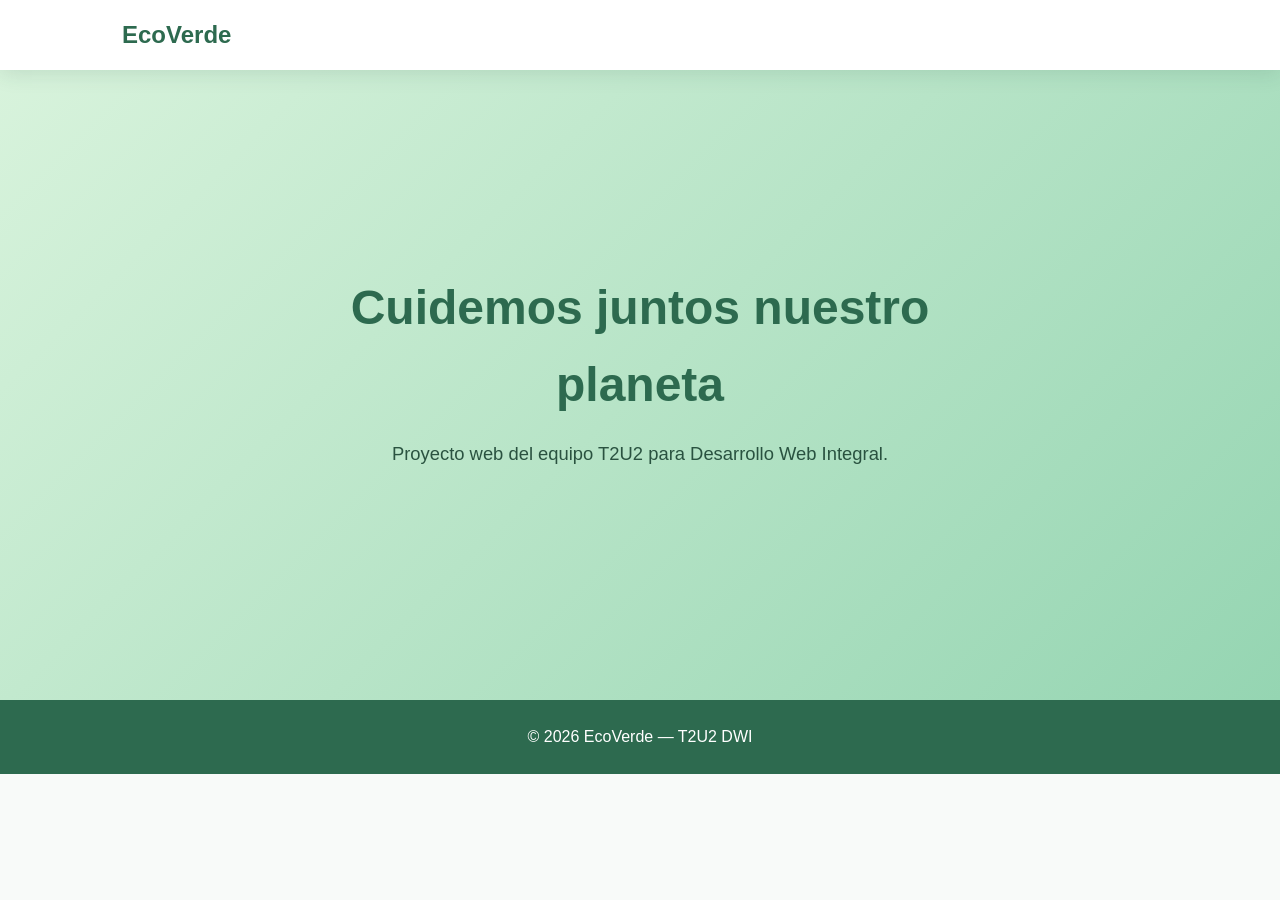
==== index.html @ e63feefe "feat: agregar estructura inicial del sitio EcoVerde Incluye pagina principal con seccion hero y hoja" ====
<!DOCTYPE html>
<html lang="es">
<head>
  <meta charset="UTF-8">
  <meta name="viewport" content="width=device-width, initial-scale=1.0">
  <title>EcoVerde</title>
  <link rel="stylesheet" href="css/estilos.css">
</head>
<body>
  <header class="header">
    <nav class="nav">
      <a href="#" class="logo">EcoVerde</a>
    </nav>
  </header>

  <main>
    <section class="hero">
      <div class="hero-content">
        <h1>Cuidemos juntos nuestro planeta</h1>
        <p>Proyecto web del equipo T2U2 para Desarrollo Web Integral.</p>
      </div>
    </section>
  </main>

  <footer class="footer">
    <p>&copy; 2026 EcoVerde — T2U2 DWI</p>
  </footer>
</body>
</html>
---- css/estilos.css ----
/* Estilos base - rama dev */
*,
*::before,
*::after {
  box-sizing: border-box;
  margin: 0;
  padding: 0;
}

:root {
  --color-primario: #2d6a4f;
  --color-secundario: #40916c;
  --color-fondo: #f8faf9;
  --color-texto: #1b4332;
  --color-blanco: #ffffff;
  --sombra: 0 4px 20px rgba(27, 67, 50, 0.12);
  --radio: 12px;
  --transicion: 0.3s ease;
}

html {
  scroll-behavior: smooth;
}

body {
  font-family: "Segoe UI", Tahoma, Geneva, Verdana, sans-serif;
  background-color: var(--color-fondo);
  color: var(--color-texto);
  line-height: 1.6;
}

.header {
  position: sticky;
  top: 0;
  z-index: 100;
  background: var(--color-blanco);
  box-shadow: var(--sombra);
}

.nav {
  max-width: 1100px;
  margin: 0 auto;
  padding: 1rem 2rem;
  display: flex;
  justify-content: space-between;
  align-items: center;
}

.logo {
  font-size: 1.5rem;
  font-weight: 700;
  color: var(--color-primario);
  text-decoration: none;
}

.nav-links {
  display: flex;
  list-style: none;
  gap: 2rem;
}

.nav-links a {
  color: var(--color-texto);
  text-decoration: none;
  font-weight: 500;
  transition: color var(--transicion);
}

.nav-links a:hover {
  color: var(--color-secundario);
}

.hero {
  min-height: 70vh;
  display: flex;
  align-items: center;
  justify-content: center;
  text-align: center;
  padding: 4rem 2rem;
  background: linear-gradient(135deg, #d8f3dc 0%, #b7e4c7 50%, #95d5b2 100%);
}

.hero-content {
  max-width: 700px;
}

.hero h1 {
  font-size: clamp(2rem, 5vw, 3rem);
  margin-bottom: 1rem;
  color: var(--color-primario);
}

.hero p {
  font-size: 1.15rem;
  margin-bottom: 2rem;
  opacity: 0.9;
}

.btn {
  display: inline-block;
  padding: 0.85rem 2rem;
  border-radius: var(--radio);
  text-decoration: none;
  font-weight: 600;
  border: none;
  cursor: pointer;
  transition: transform var(--transicion), box-shadow var(--transicion);
}

.btn-primary {
  background: var(--color-primario);
  color: var(--color-blanco);
}

.btn-primary:hover {
  transform: translateY(-2px);
  box-shadow: var(--sombra);
}

.servicios,
.equipo,
.contacto {
  max-width: 1100px;
  margin: 0 auto;
  padding: 4rem 2rem;
}

.servicios h2,
.equipo h2,
.contacto h2 {
  text-align: center;
  font-size: 2rem;
  margin-bottom: 2.5rem;
  color: var(--color-primario);
}

.cards {
  display: grid;
  grid-template-columns: repeat(auto-fit, minmax(280px, 1fr));
  gap: 2rem;
}

.card {
  background: var(--color-blanco);
  padding: 2rem;
  border-radius: var(--radio);
  box-shadow: var(--sombra);
  text-align: center;
  transition: transform var(--transicion);
}

.card:hover {
  transform: translateY(-5px);
}

.card-icon {
  font-size: 2.5rem;
  margin-bottom: 1rem;
}

.card h3 {
  margin-bottom: 0.75rem;
  color: var(--color-primario);
}

.equipo-grid {
  display: grid;
  grid-template-columns: repeat(auto-fit, minmax(240px, 1fr));
  gap: 1.5rem;
}

.miembro {
  background: var(--color-blanco);
  padding: 1.5rem;
  border-radius: var(--radio);
  box-shadow: var(--sombra);
  border-left: 4px solid var(--color-secundario);
}

.rol {
  display: inline-block;
  background: var(--color-secundario);
  color: var(--color-blanco);
  font-size: 0.75rem;
  font-weight: 600;
  padding: 0.25rem 0.75rem;
  border-radius: 20px;
  margin-bottom: 0.5rem;
  text-transform: uppercase;
  letter-spacing: 0.5px;
}

.miembro h3 {
  margin-bottom: 0.5rem;
}

.formulario {
  max-width: 500px;
  margin: 0 auto;
  display: flex;
  flex-direction: column;
  gap: 1rem;
}

.formulario label {
  font-weight: 600;
}

.formulario input,
.formulario textarea {
  padding: 0.75rem 1rem;
  border: 2px solid #b7e4c7;
  border-radius: var(--radio);
  font-family: inherit;
  font-size: 1rem;
  transition: border-color var(--transicion);
}

.formulario input:focus,
.formulario textarea:focus {
  outline: none;
  border-color: var(--color-primario);
}

.footer {
  background: var(--color-primario);
  color: var(--color-blanco);
  text-align: center;
  padding: 1.5rem;
}

@media (max-width: 768px) {
  .nav {
    flex-direction: column;
    gap: 1rem;
  }

  .nav-links {
    gap: 1rem;
    flex-wrap: wrap;
    justify-content: center;
  }
}
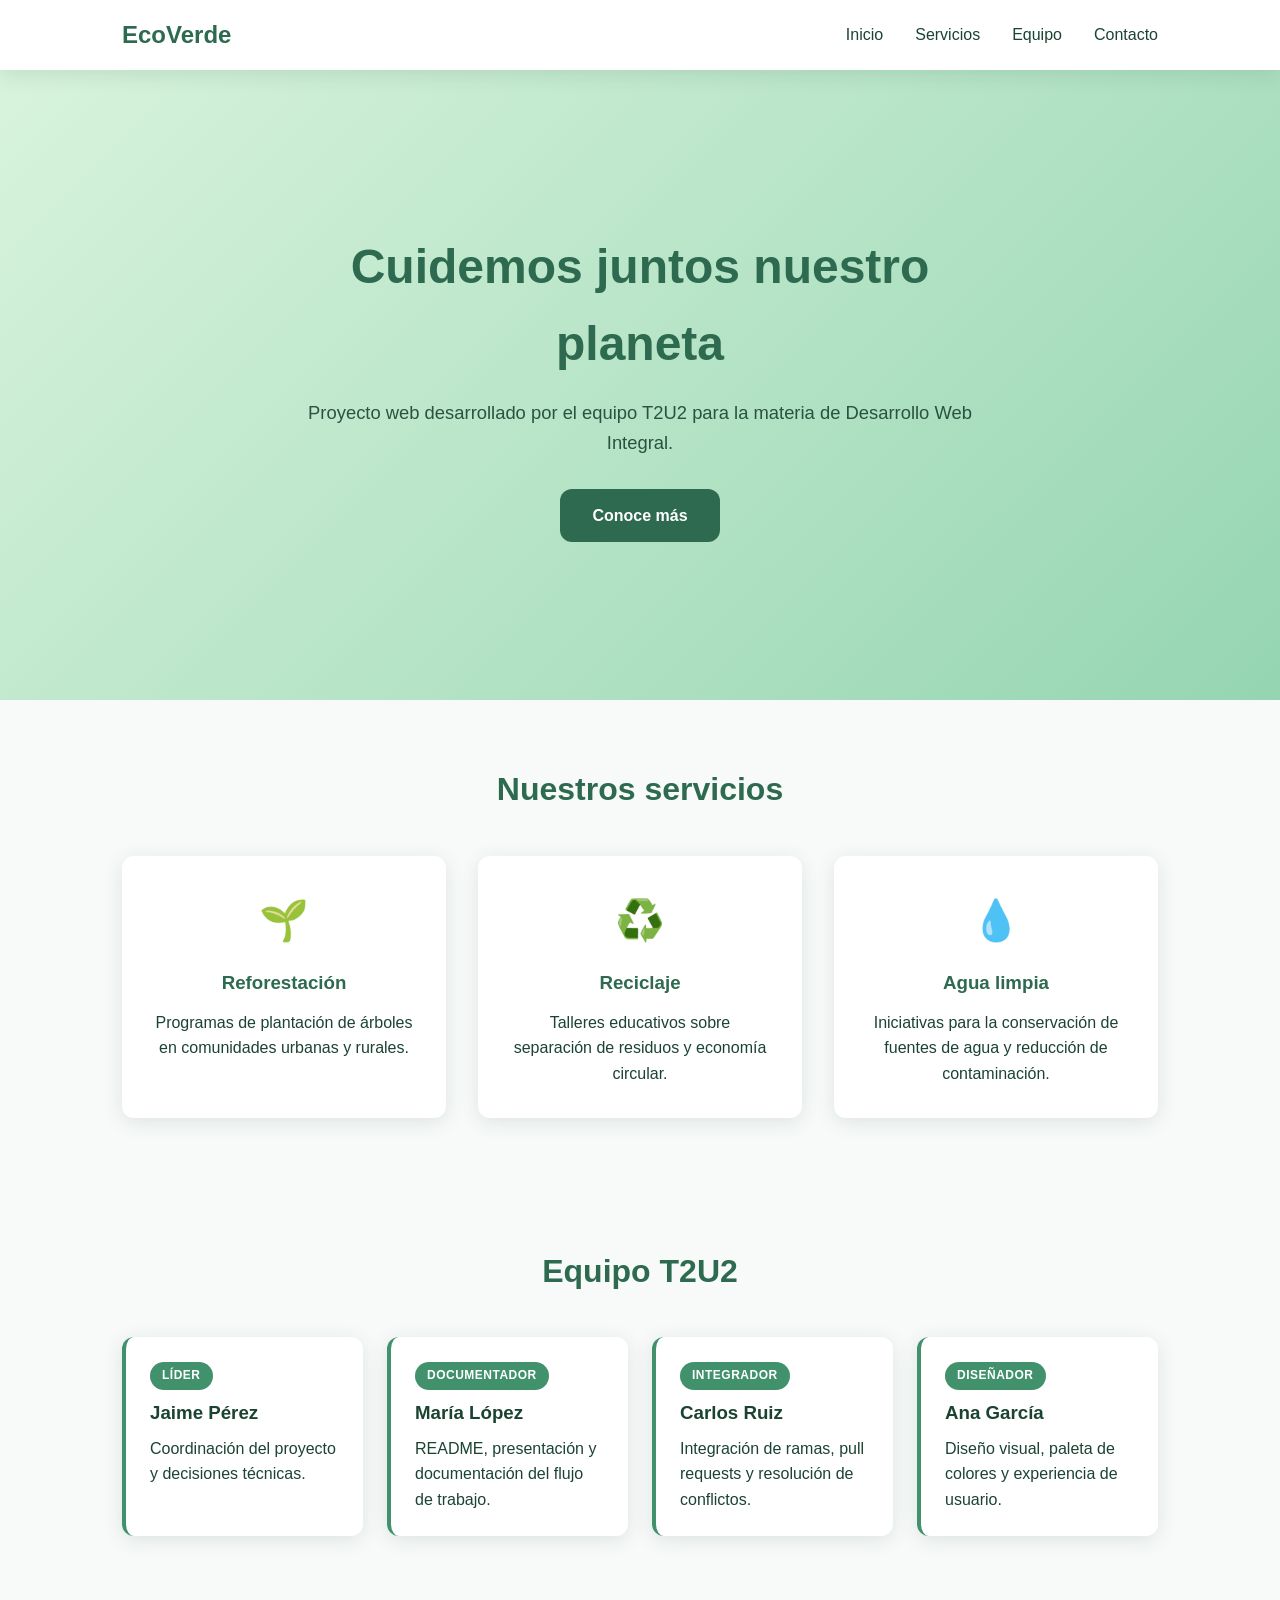
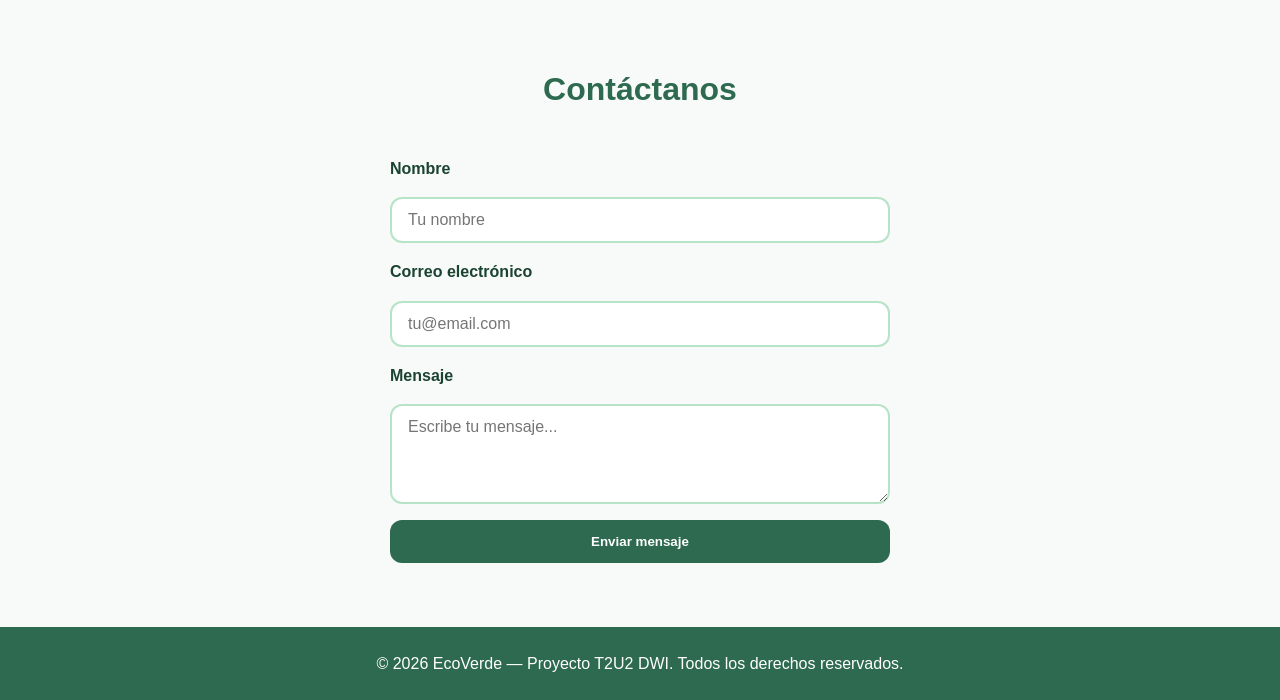
==== commit 1ef08367: "feat: agregar secciones de servicios, equipo y contacto Expande la pagina con navegacion completa, t" ====
--- a/index.html
+++ b/index.html
@@ -3,27 +3,98 @@
 <head>
   <meta charset="UTF-8">
   <meta name="viewport" content="width=device-width, initial-scale=1.0">
-  <title>EcoVerde</title>
+  <meta name="description" content="EcoVerde - Campaña de conciencia ambiental">
+  <title>EcoVerde | Conciencia Ambiental</title>
   <link rel="stylesheet" href="css/estilos.css">
 </head>
 <body>
   <header class="header">
     <nav class="nav">
       <a href="#" class="logo">EcoVerde</a>
+      <ul class="nav-links">
+        <li><a href="#inicio">Inicio</a></li>
+        <li><a href="#servicios">Servicios</a></li>
+        <li><a href="#equipo">Equipo</a></li>
+        <li><a href="#contacto">Contacto</a></li>
+      </ul>
     </nav>
   </header>
 
   <main>
-    <section class="hero">
+    <section id="inicio" class="hero">
       <div class="hero-content">
         <h1>Cuidemos juntos nuestro planeta</h1>
-        <p>Proyecto web del equipo T2U2 para Desarrollo Web Integral.</p>
+        <p>Proyecto web desarrollado por el equipo T2U2 para la materia de Desarrollo Web Integral.</p>
+        <a href="#servicios" class="btn btn-primary">Conoce más</a>
       </div>
+    </section>
+
+    <section id="servicios" class="servicios">
+      <h2>Nuestros servicios</h2>
+      <div class="cards">
+        <article class="card">
+          <div class="card-icon">🌱</div>
+          <h3>Reforestación</h3>
+          <p>Programas de plantación de árboles en comunidades urbanas y rurales.</p>
+        </article>
+        <article class="card">
+          <div class="card-icon">♻️</div>
+          <h3>Reciclaje</h3>
+          <p>Talleres educativos sobre separación de residuos y economía circular.</p>
+        </article>
+        <article class="card">
+          <div class="card-icon">💧</div>
+          <h3>Agua limpia</h3>
+          <p>Iniciativas para la conservación de fuentes de agua y reducción de contaminación.</p>
+        </article>
+      </div>
+    </section>
+
+    <section id="equipo" class="equipo">
+      <h2>Equipo T2U2</h2>
+      <div class="equipo-grid">
+        <div class="miembro">
+          <span class="rol">Líder</span>
+          <h3>Jaime Pérez</h3>
+          <p>Coordinación del proyecto y decisiones técnicas.</p>
+        </div>
+        <div class="miembro">
+          <span class="rol">Documentador</span>
+          <h3>María López</h3>
+          <p>README, presentación y documentación del flujo de trabajo.</p>
+        </div>
+        <div class="miembro">
+          <span class="rol">Integrador</span>
+          <h3>Carlos Ruiz</h3>
+          <p>Integración de ramas, pull requests y resolución de conflictos.</p>
+        </div>
+        <div class="miembro">
+          <span class="rol">Diseñador</span>
+          <h3>Ana García</h3>
+          <p>Diseño visual, paleta de colores y experiencia de usuario.</p>
+        </div>
+      </div>
+    </section>
+
+    <section id="contacto" class="contacto">
+      <h2>Contáctanos</h2>
+      <form class="formulario">
+        <label for="nombre">Nombre</label>
+        <input type="text" id="nombre" name="nombre" placeholder="Tu nombre" required>
+
+        <label for="email">Correo electrónico</label>
+        <input type="email" id="email" name="email" placeholder="tu@email.com" required>
+
+        <label for="mensaje">Mensaje</label>
+        <textarea id="mensaje" name="mensaje" rows="4" placeholder="Escribe tu mensaje..." required></textarea>
+
+        <button type="submit" class="btn btn-primary">Enviar mensaje</button>
+      </form>
     </section>
   </main>
 
   <footer class="footer">
-    <p>&copy; 2026 EcoVerde — T2U2 DWI</p>
+    <p>&copy; 2026 EcoVerde — Proyecto T2U2 DWI. Todos los derechos reservados.</p>
   </footer>
 </body>
 </html>
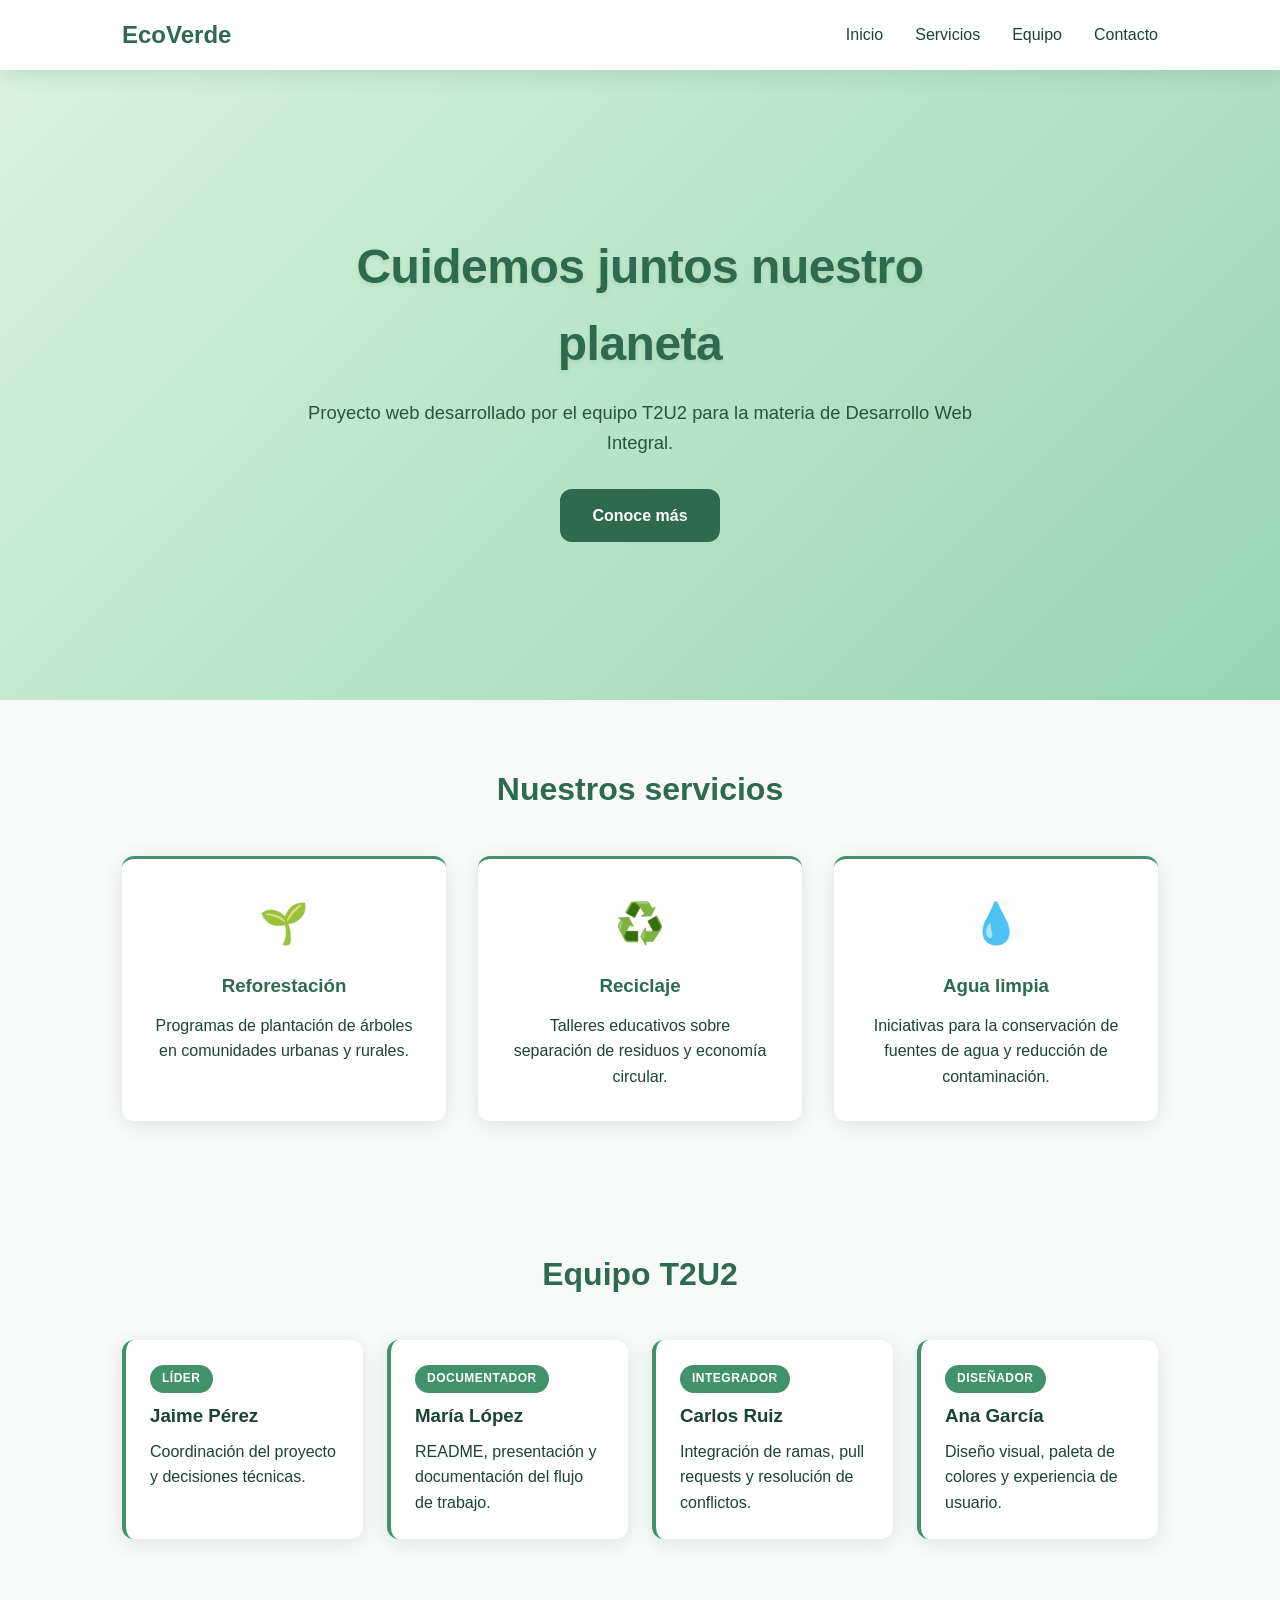
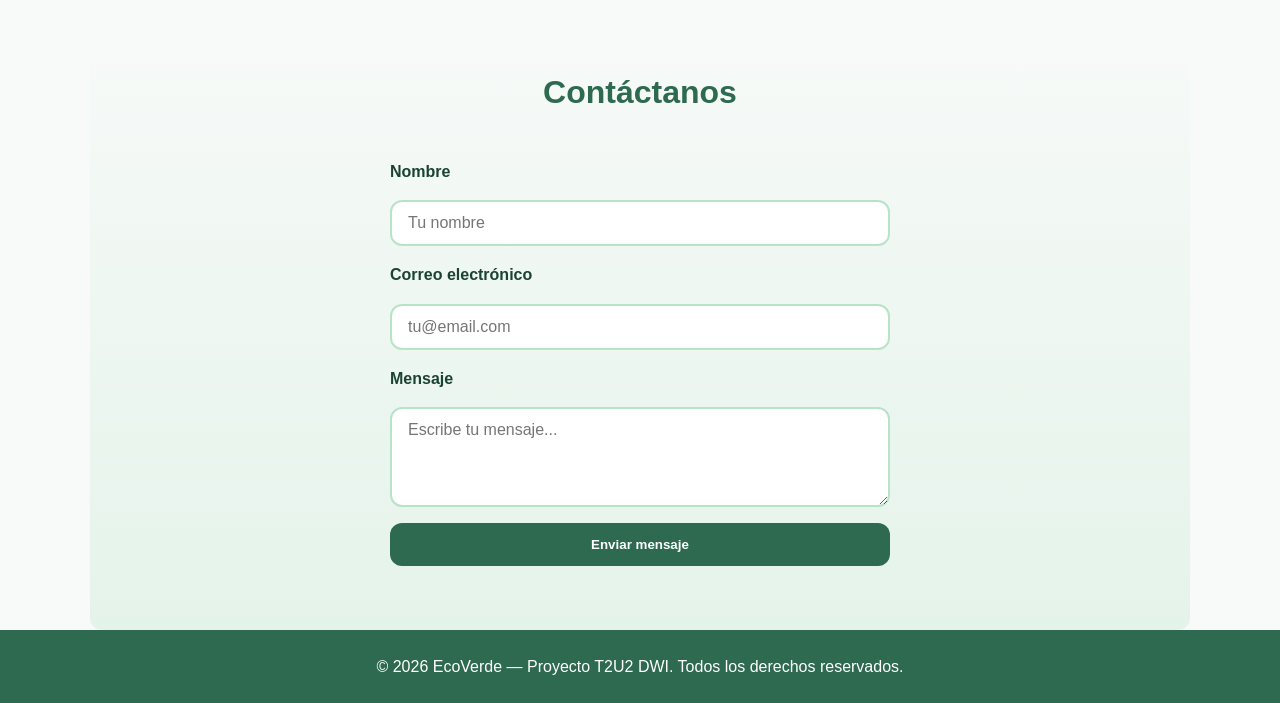
==== commit 7cc321e4: "style: vincular estilos de diseno y actualizar titulo de pagina Integra diseño.css y establece titul" ====
--- a/index.html
+++ b/index.html
@@ -4,8 +4,9 @@
   <meta charset="UTF-8">
   <meta name="viewport" content="width=device-width, initial-scale=1.0">
   <meta name="description" content="EcoVerde - Campaña de conciencia ambiental">
-  <title>EcoVerde | Conciencia Ambiental</title>
+  <title>EcoVerde | T2U2 DWI</title>
   <link rel="stylesheet" href="css/estilos.css">
+  <link rel="stylesheet" href="css/diseño.css">
 </head>
 <body>
   <header class="header">
--- a/css/diseño.css
+++ b/css/diseño.css
@@ -0,0 +1,19 @@
+/* Estilos de diseño - rama diseño */
+.hero h1 {
+  letter-spacing: -0.5px;
+  text-shadow: 0 2px 4px rgba(27, 67, 50, 0.1);
+}
+
+.card {
+  border-top: 3px solid var(--color-secundario);
+}
+
+.miembro:hover {
+  transform: scale(1.02);
+  transition: transform 0.3s ease;
+}
+
+.contacto {
+  background: linear-gradient(180deg, transparent 0%, rgba(183, 228, 199, 0.3) 100%);
+  border-radius: var(--radio);
+}
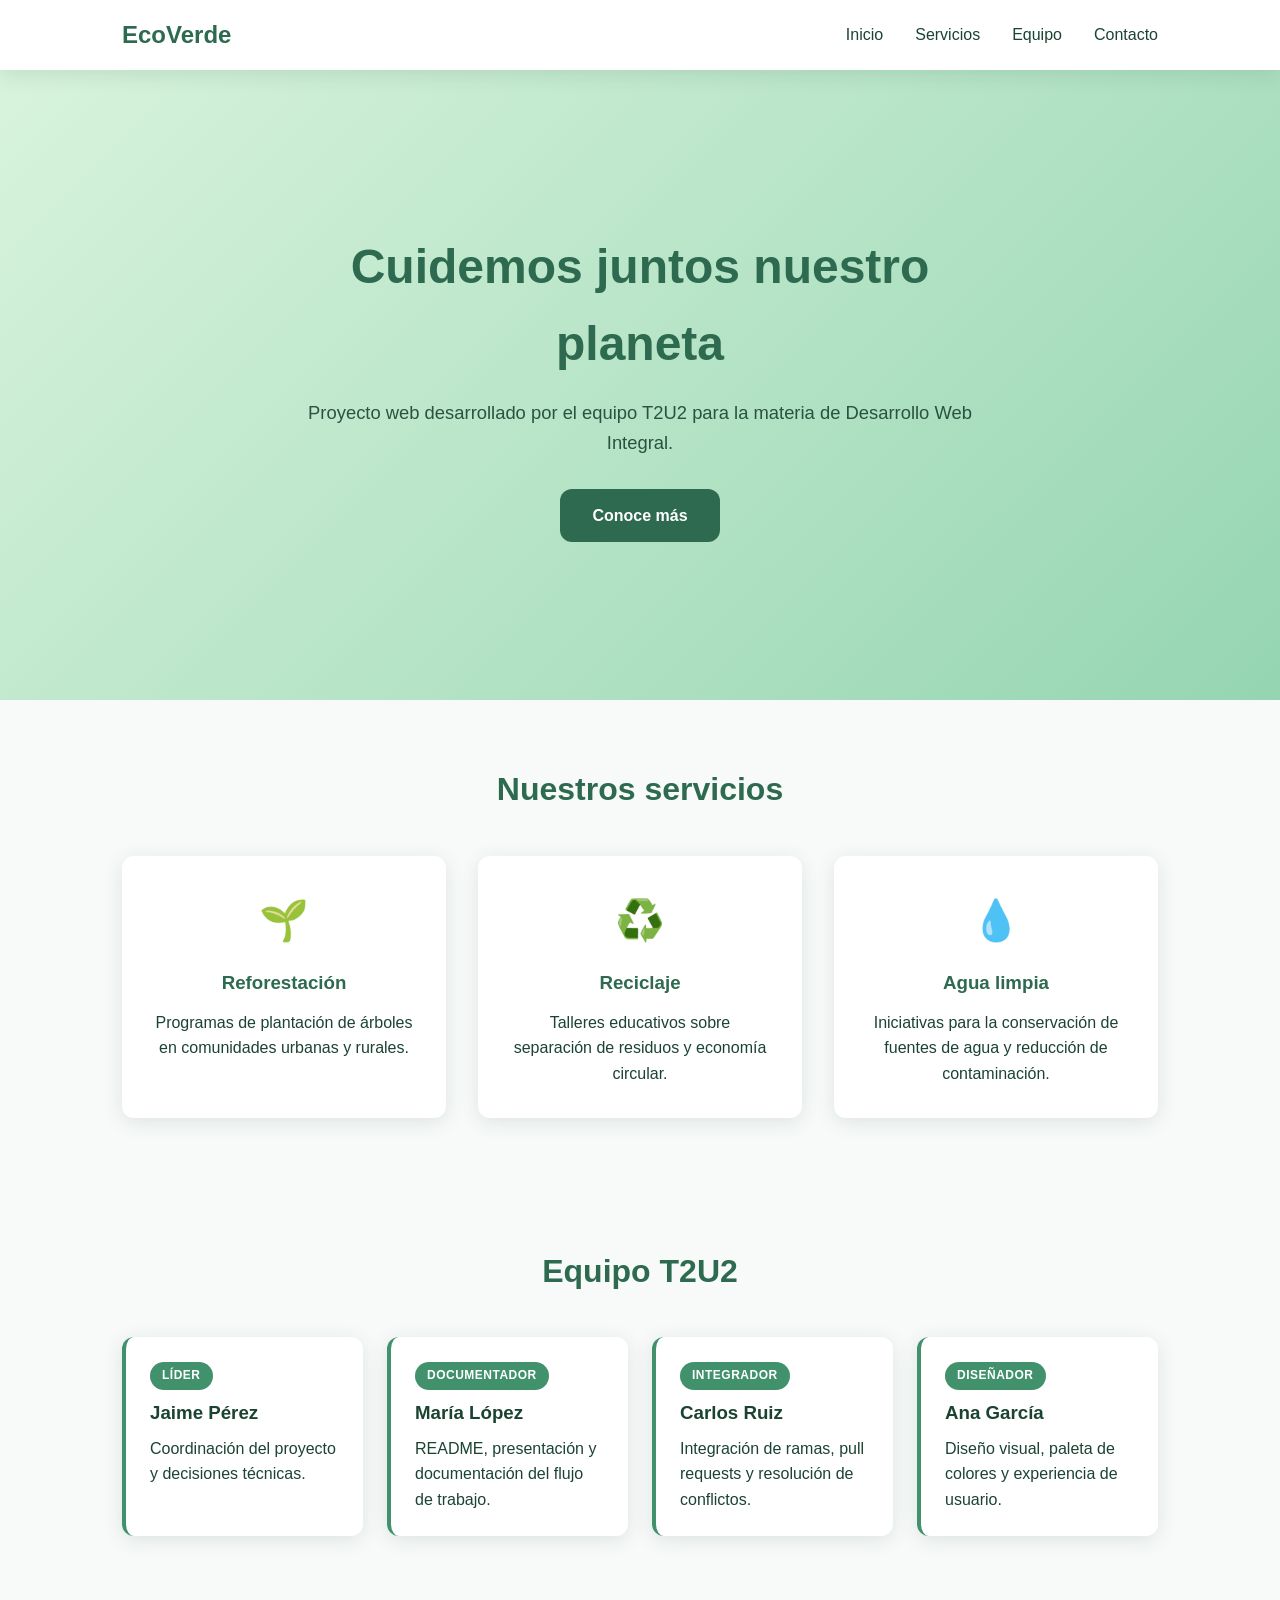
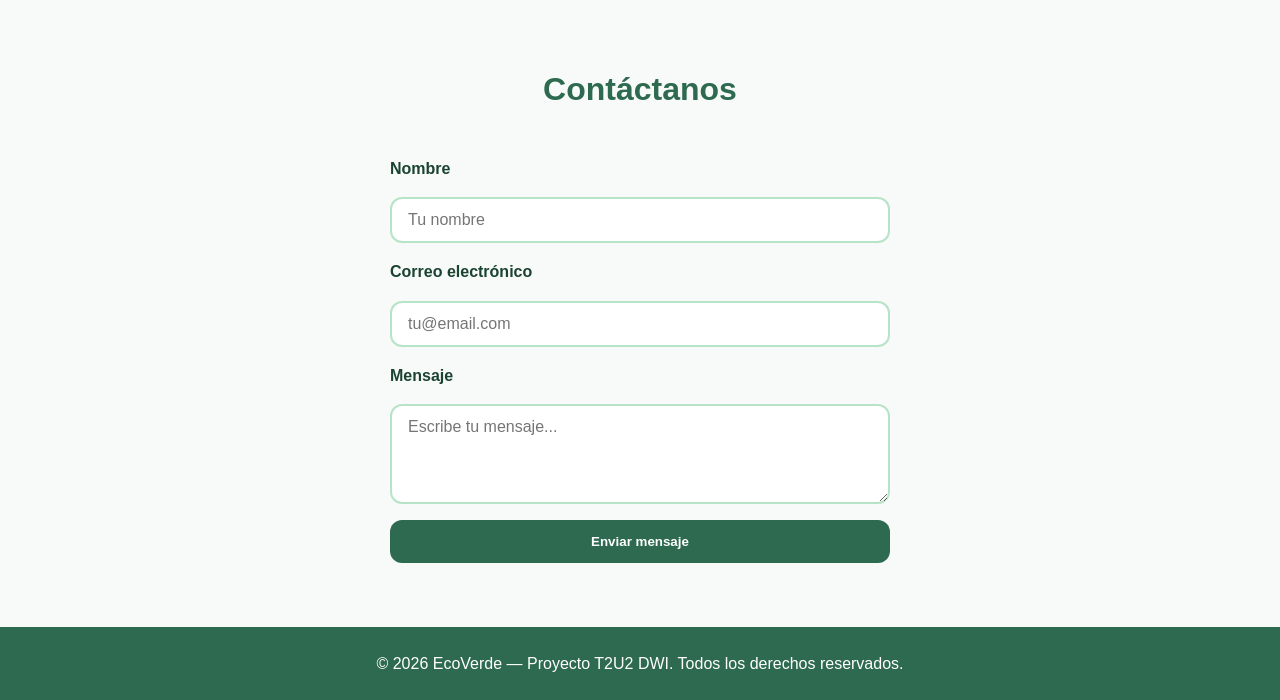
==== commit 045219fa: "feat: actualizar titulo con nombre de campana Modifica el titulo para reflejar la campana ambiental " ====
--- a/index.html
+++ b/index.html
@@ -4,9 +4,8 @@
   <meta charset="UTF-8">
   <meta name="viewport" content="width=device-width, initial-scale=1.0">
   <meta name="description" content="EcoVerde - Campaña de conciencia ambiental">
-  <title>EcoVerde | T2U2 DWI</title>
+  <title>EcoVerde | Campa�a Ambiental 2026</title>
   <link rel="stylesheet" href="css/estilos.css">
-  <link rel="stylesheet" href="css/diseño.css">
 </head>
 <body>
   <header class="header">
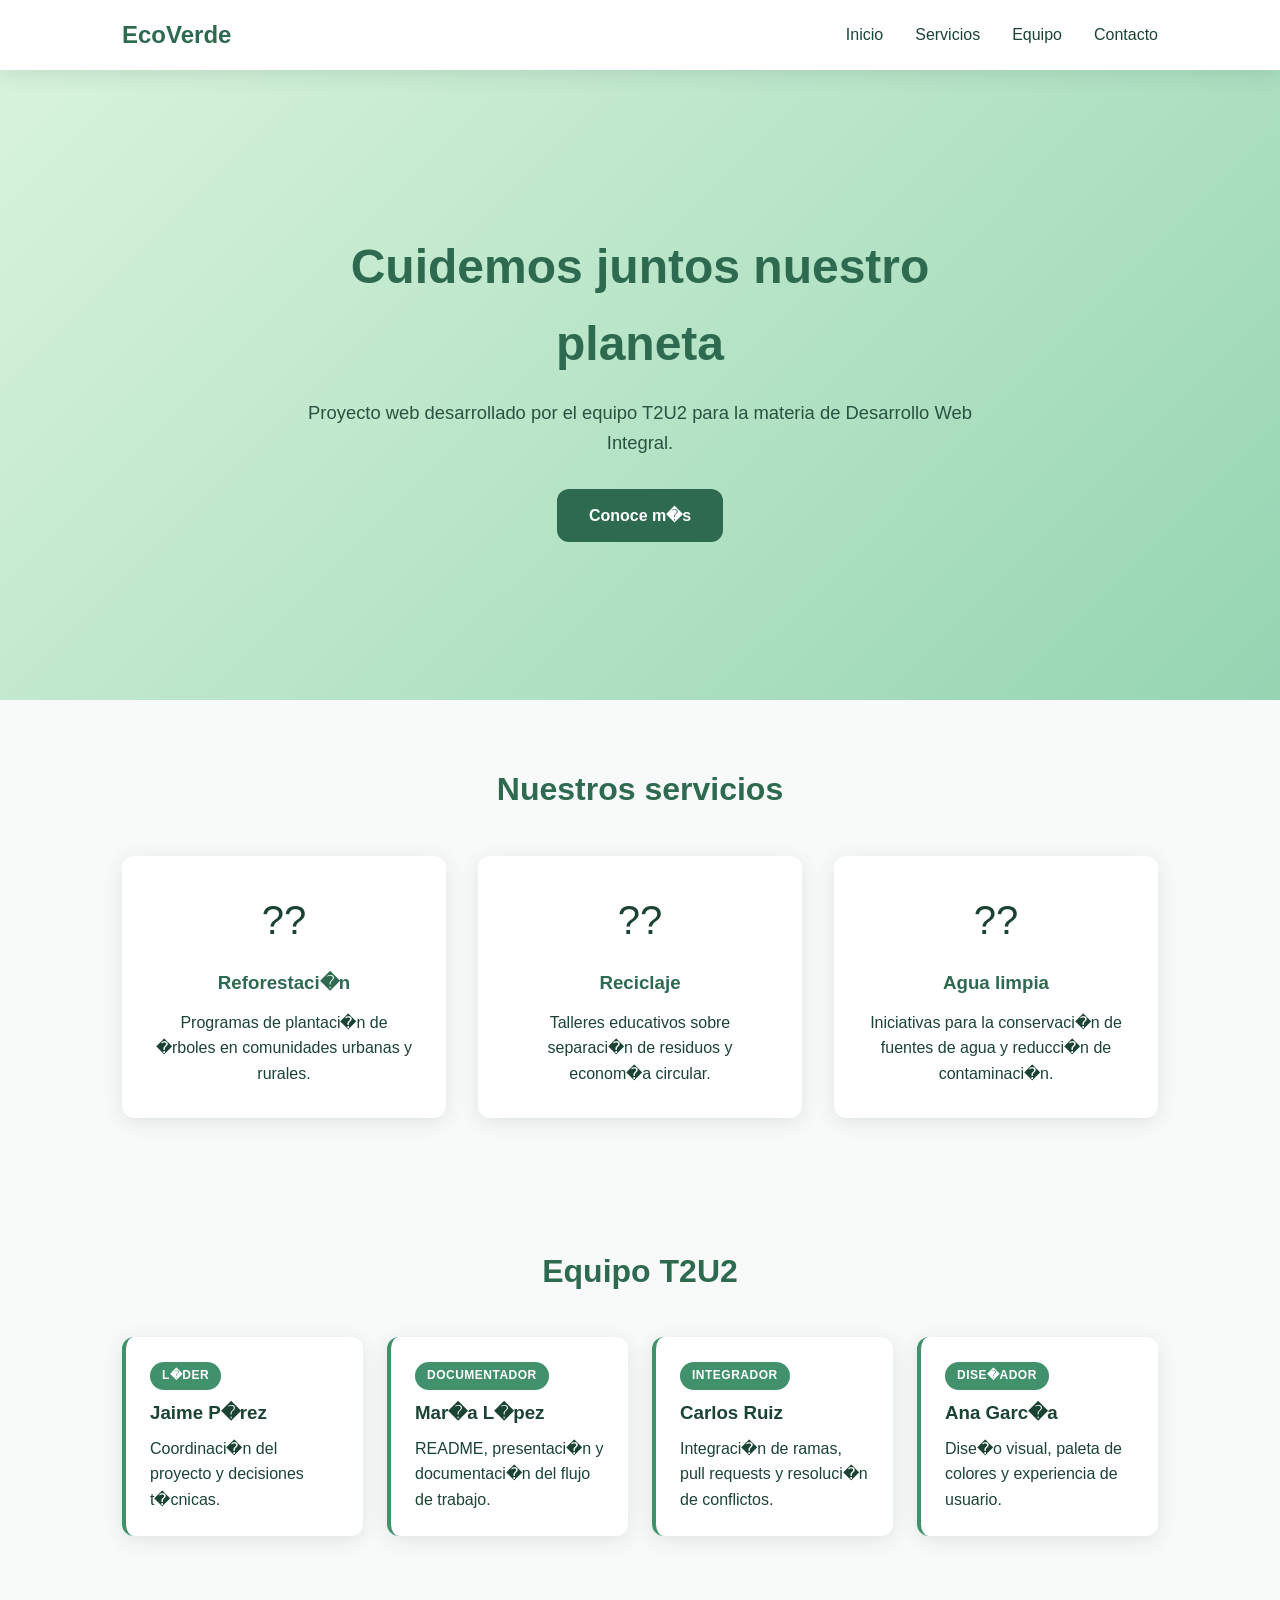
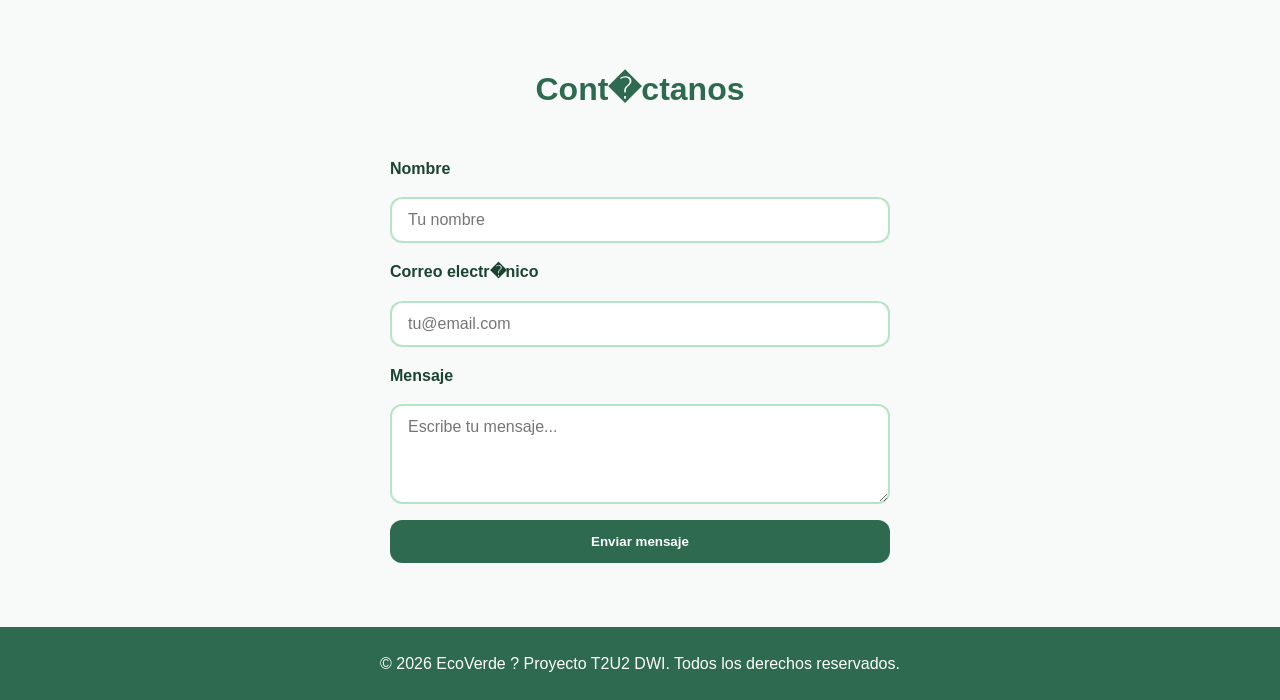
==== commit f449ca42: "fix: resolver conflicto de merge en titulo de index.html Se mantiene EcoVerde | T2U2 DWI tras integr" ====
--- a/index.html
+++ b/index.html
@@ -3,9 +3,10 @@
 <head>
   <meta charset="UTF-8">
   <meta name="viewport" content="width=device-width, initial-scale=1.0">
-  <meta name="description" content="EcoVerde - Campaña de conciencia ambiental">
-  <title>EcoVerde | Campa�a Ambiental 2026</title>
+  <meta name="description" content="EcoVerde - Campa�a de conciencia ambiental">
+  <title>EcoVerde | T2U2 DWI</title>
   <link rel="stylesheet" href="css/estilos.css">
+  <link rel="stylesheet" href="css/dise�o.css">
 </head>
 <body>
   <header class="header">
@@ -25,7 +26,7 @@
       <div class="hero-content">
         <h1>Cuidemos juntos nuestro planeta</h1>
         <p>Proyecto web desarrollado por el equipo T2U2 para la materia de Desarrollo Web Integral.</p>
-        <a href="#servicios" class="btn btn-primary">Conoce más</a>
+        <a href="#servicios" class="btn btn-primary">Conoce m�s</a>
       </div>
     </section>
 
@@ -33,19 +34,19 @@
       <h2>Nuestros servicios</h2>
       <div class="cards">
         <article class="card">
-          <div class="card-icon">🌱</div>
-          <h3>Reforestación</h3>
-          <p>Programas de plantación de árboles en comunidades urbanas y rurales.</p>
+          <div class="card-icon">??</div>
+          <h3>Reforestaci�n</h3>
+          <p>Programas de plantaci�n de �rboles en comunidades urbanas y rurales.</p>
         </article>
         <article class="card">
-          <div class="card-icon">♻️</div>
+          <div class="card-icon">??</div>
           <h3>Reciclaje</h3>
-          <p>Talleres educativos sobre separación de residuos y economía circular.</p>
+          <p>Talleres educativos sobre separaci�n de residuos y econom�a circular.</p>
         </article>
         <article class="card">
-          <div class="card-icon">💧</div>
+          <div class="card-icon">??</div>
           <h3>Agua limpia</h3>
-          <p>Iniciativas para la conservación de fuentes de agua y reducción de contaminación.</p>
+          <p>Iniciativas para la conservaci�n de fuentes de agua y reducci�n de contaminaci�n.</p>
         </article>
       </div>
     </section>
@@ -54,35 +55,35 @@
       <h2>Equipo T2U2</h2>
       <div class="equipo-grid">
         <div class="miembro">
-          <span class="rol">Líder</span>
-          <h3>Jaime Pérez</h3>
-          <p>Coordinación del proyecto y decisiones técnicas.</p>
+          <span class="rol">L�der</span>
+          <h3>Jaime P�rez</h3>
+          <p>Coordinaci�n del proyecto y decisiones t�cnicas.</p>
         </div>
         <div class="miembro">
           <span class="rol">Documentador</span>
-          <h3>María López</h3>
-          <p>README, presentación y documentación del flujo de trabajo.</p>
+          <h3>Mar�a L�pez</h3>
+          <p>README, presentaci�n y documentaci�n del flujo de trabajo.</p>
         </div>
         <div class="miembro">
           <span class="rol">Integrador</span>
           <h3>Carlos Ruiz</h3>
-          <p>Integración de ramas, pull requests y resolución de conflictos.</p>
+          <p>Integraci�n de ramas, pull requests y resoluci�n de conflictos.</p>
         </div>
         <div class="miembro">
-          <span class="rol">Diseñador</span>
-          <h3>Ana García</h3>
-          <p>Diseño visual, paleta de colores y experiencia de usuario.</p>
+          <span class="rol">Dise�ador</span>
+          <h3>Ana Garc�a</h3>
+          <p>Dise�o visual, paleta de colores y experiencia de usuario.</p>
         </div>
       </div>
     </section>
 
     <section id="contacto" class="contacto">
-      <h2>Contáctanos</h2>
+      <h2>Cont�ctanos</h2>
       <form class="formulario">
         <label for="nombre">Nombre</label>
         <input type="text" id="nombre" name="nombre" placeholder="Tu nombre" required>
 
-        <label for="email">Correo electrónico</label>
+        <label for="email">Correo electr�nico</label>
         <input type="email" id="email" name="email" placeholder="tu@email.com" required>
 
         <label for="mensaje">Mensaje</label>
@@ -94,7 +95,7 @@
   </main>
 
   <footer class="footer">
-    <p>&copy; 2026 EcoVerde — Proyecto T2U2 DWI. Todos los derechos reservados.</p>
+    <p>&copy; 2026 EcoVerde ? Proyecto T2U2 DWI. Todos los derechos reservados.</p>
   </footer>
 </body>
 </html>
